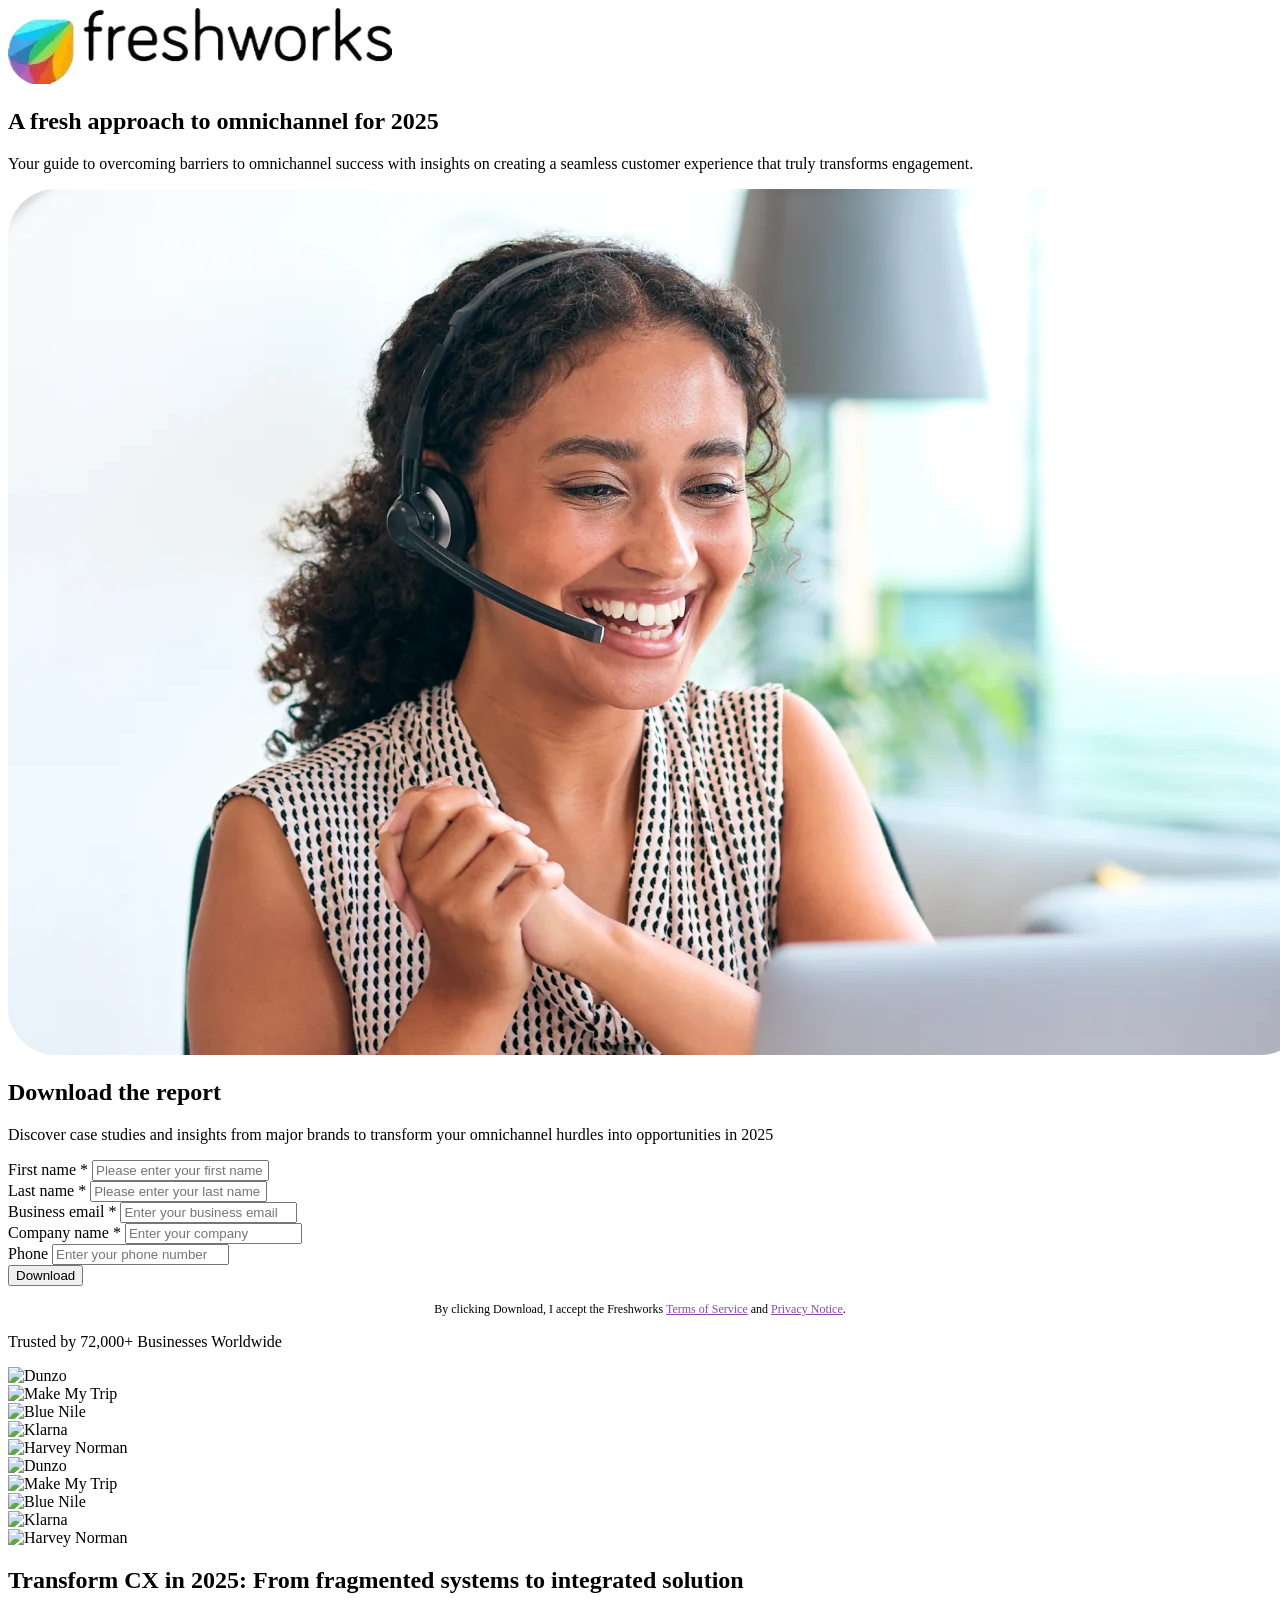
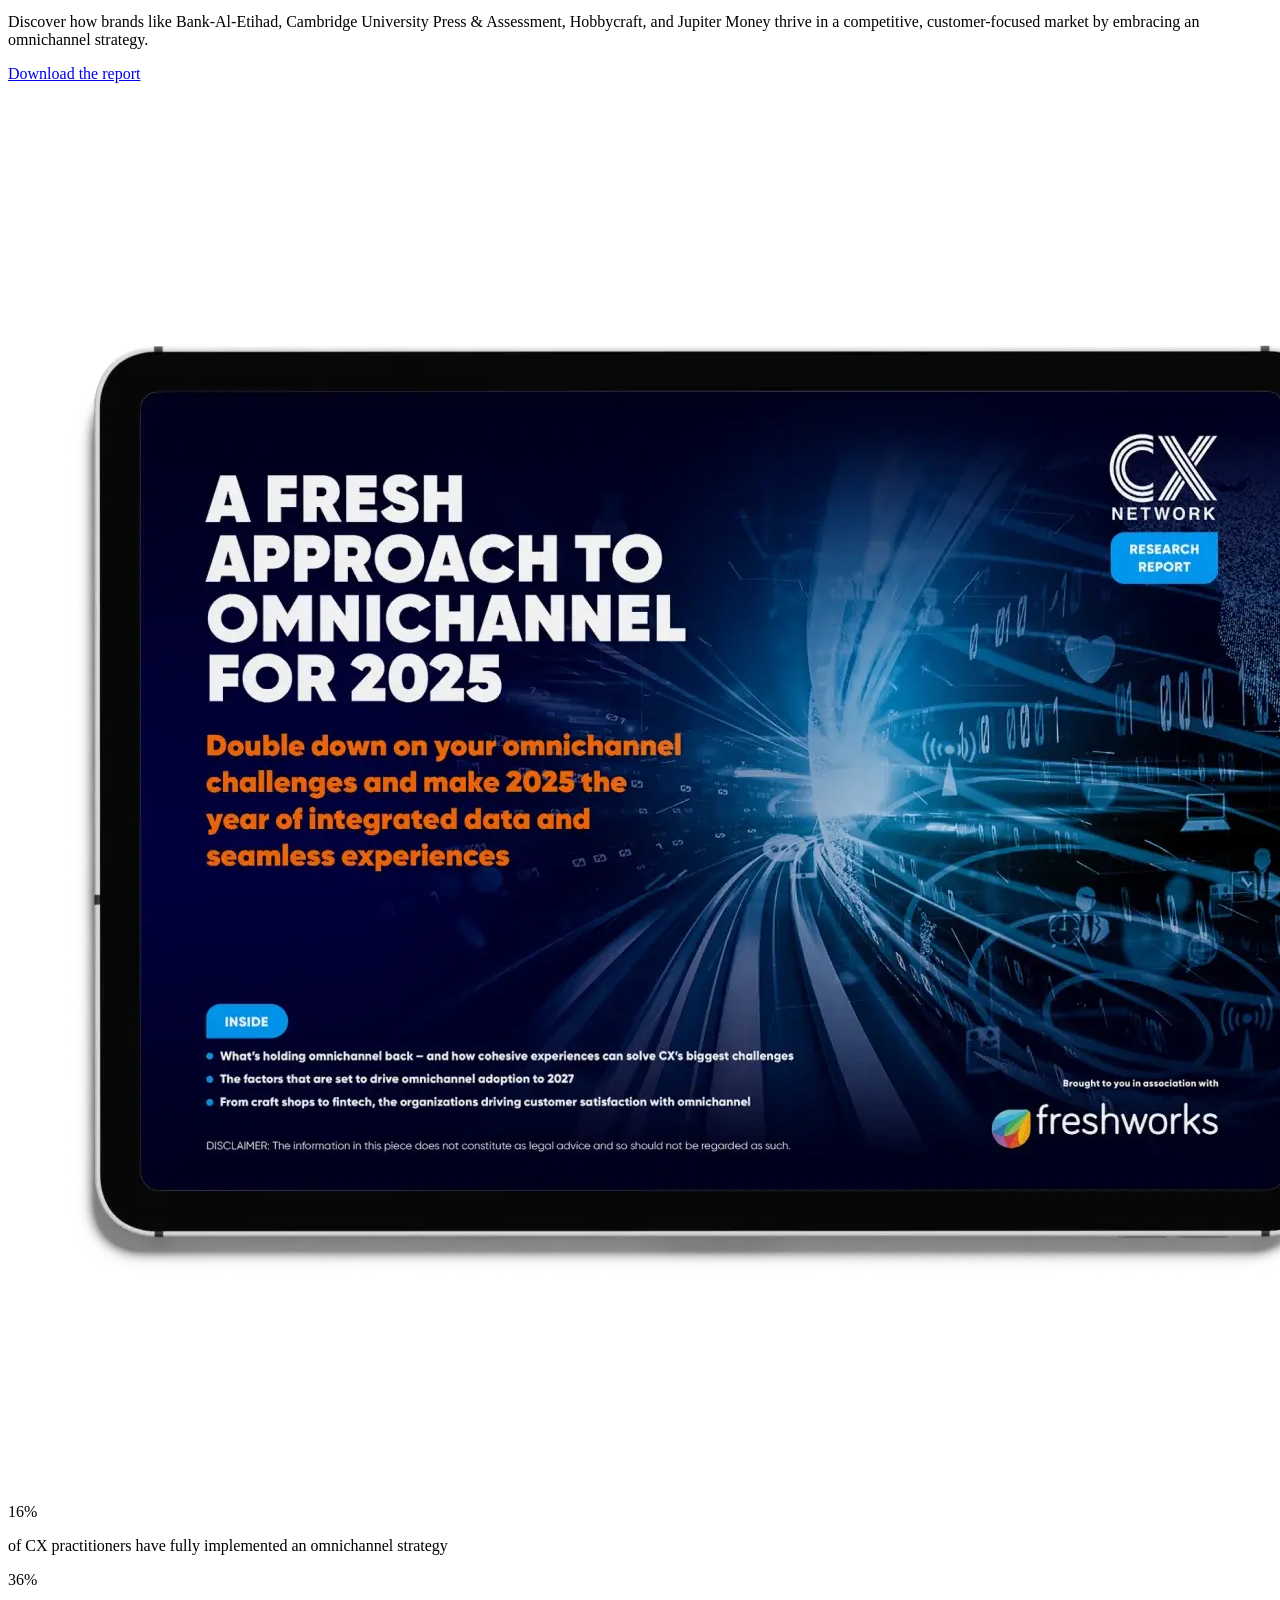
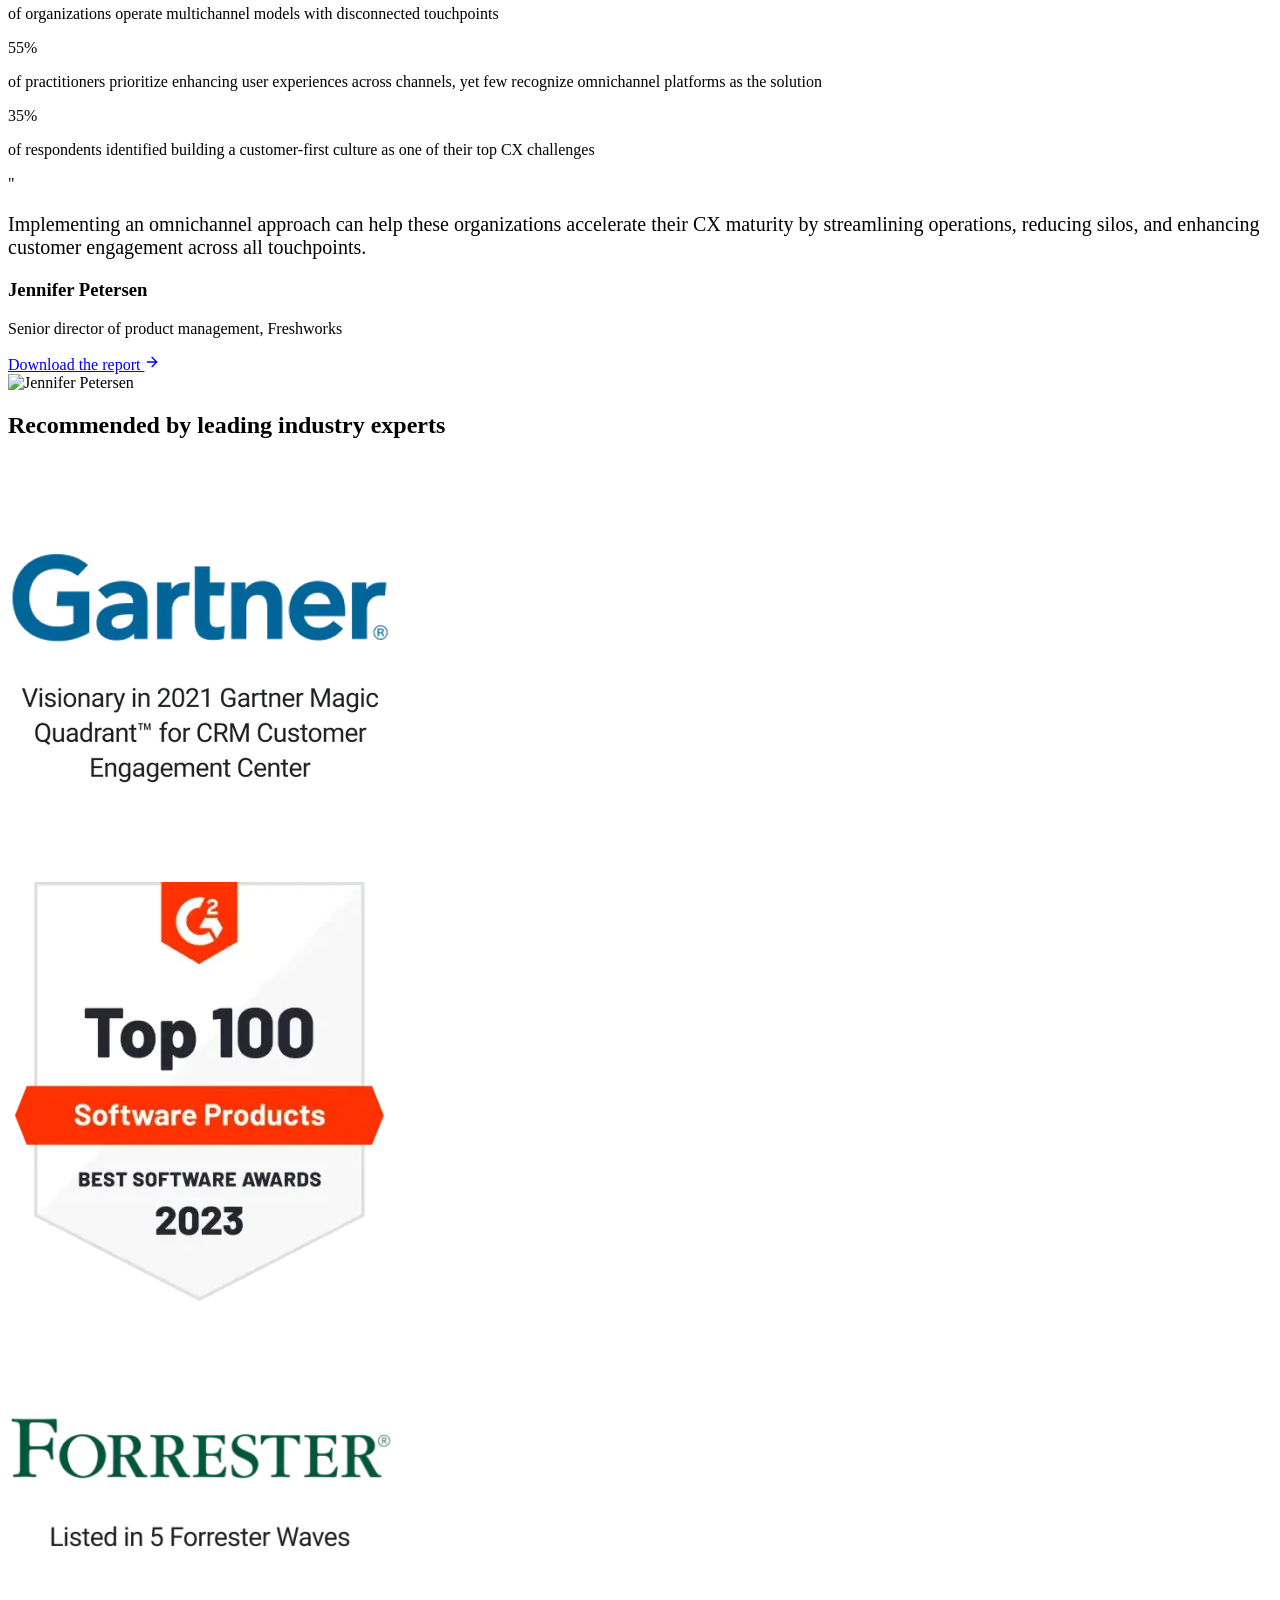
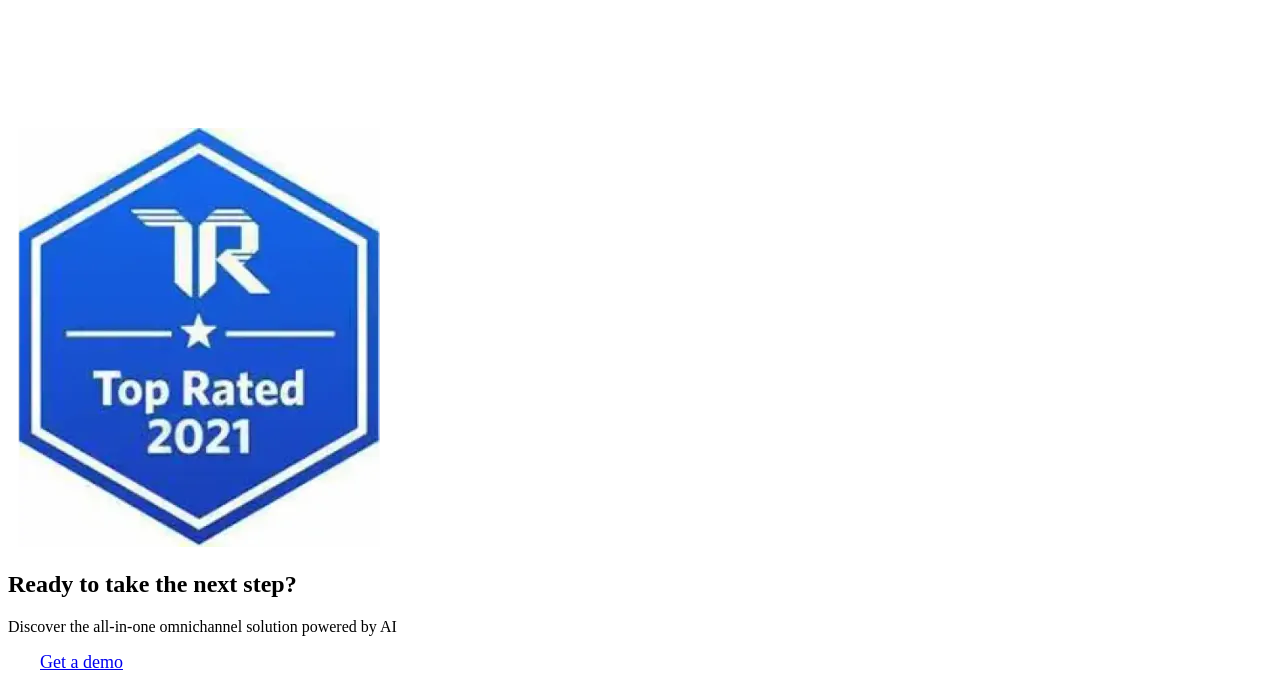
==== index.html @ b906044d "Initial clean commit" ====
<!DOCTYPE html>
<html lang="en" class="transition-colors duration-300 ease-in-out">

<head>
    <meta charset="UTF-8">
    <title>Freshworks Style Landing Page</title>
    <meta name="viewport" content="width=device-width, initial-scale=1.0">
    <link href="https://cdn.jsdelivr.net/npm/tailwindcss@2.2.19/dist/tailwind.min.css" rel="stylesheet">
    <!-- <link rel="stylesheet" href="assets/css/style.css"> -->
    <link rel="stylesheet" href="/raad-m-contact-use-page/assets/css/style.css">
</head>

<body class="bg-white text-gray-800 dark:bg-gray-900 dark:text-white transition-colors duration-300 ease-in-out">

    <!-- Navbar -->
    <header
        class="fixed top-0 left-0 w-full z-50 bg-white dark:bg-gray-900 flex justify-between items-center p-6 shadow-md">
        <img src="assets/images/headerLogoLight.webp" alt="Header Logo" class="h-10">
    </header>


    <!-- Hero Section -->
    <section class="hero">
        <div class="hero-content">
            <h1>A fresh approach to omnichannel for 2025</h1>
            <p>Your guide to overcoming barriers to omnichannel success with insights on creating a seamless customer
                experience that truly transforms engagement.</p>
            <div class="hero-image">
                <img src="assets/images/hero.webp" alt="Customer service representative with headset">
            </div>
        </div>
        <div class="hero-form">
            <h2>Download the report</h2>
            <p>Discover case studies and insights from major brands to transform your omnichannel hurdles into
                opportunities in 2025</p>
            <form id="contact-form">
                <div class="form-row">
                    <div class="form-col">
                        <label for="first_name" class="form-label">First name <span class="required">*</span></label>
                        <input type="text" id="first_name" name="first_name"  class="form-control"
                            placeholder="Please enter your first name" required>
                    </div>
                    <div class="form-col">
                        <label for="last_name" class="form-label">Last name <span class="required">*</span></label>
                        <input type="text" id="last_name" name="last_name" class="form-control" placeholder="Please enter your last name"
                            required>
                    </div>
                </div>

                <div class="form-group">
                    <label for="businessEmail" class="form-label">Business email <span class="required">*</span></label>
                    <input type="email" id="email" name="email" class="form-control" placeholder="Enter your business email"
                        required>
                </div>

                <div class="form-group">
                    <label for="company" class="form-label">Company name <span class="required">*</span></label>
                    <input type="text" id="company" name="company" class="form-control" placeholder="Enter your company" required>
                </div>


                <div class="form-group">
                    <label for="phone" class="form-label">Phone</label>
                    <input type="tel" id="phone" name="phone" class="form-control" placeholder="Enter your phone number">
                </div>

                <input type="hidden" name="time" id="timestamp" />

                <!-- Submit Button -->
                <button type="submit" class="btn btn-full">
                    Download
                </button>
                <p style="text-align: center; font-size: 0.75rem; margin-top: 1rem;">
                    By clicking Download, I accept the Freshworks <a href="https://www.freshworks.com/terms/" style="color: #8e44ad;">Terms of
                        Service</a> and <a href="https://www.freshworks.com/privacy/" style="color: #8e44ad;">Privacy Notice</a>.
                </p>
            </form>
        </div>
    </section>

    <!-- Logo Slider Section -->
    <section class="logo-slider py-12 bg-gray-50 dark:bg-gray-800">
        <div class="container mx-auto px-6 text-center">
            <p class="text-lg font-semibold text-gray-700 dark:text-gray-300 mb-6">
                Trusted by 72,000+ Businesses Worldwide
            </p>

            <div class="logo-track overflow-hidden">
                <div class="logo-strip flex gap-10 animate-slide">
                    <!-- First set of logos -->
                    <div class="logo-item flex-shrink-0">
                        <img src="https://dam.freshworks.com/m/5d1f7afde8399166/original/Dunzo.webp" alt="Dunzo"
                            class="h-12" />
                    </div>
                    <div class="logo-item flex-shrink-0">
                        <img src="https://dam.freshworks.com/m/36b3803a901454e5/original/Make-My-Trip.webp"
                            alt="Make My Trip" class="h-12" />
                    </div>
                    <div class="logo-item flex-shrink-0">
                        <img src="https://dam.freshworks.com/m/2f5b999eb9f6e811/original/BlueNile_SideRail.webp"
                            alt="Blue Nile" class="h-12" />
                    </div>
                    <div class="logo-item flex-shrink-0">
                        <img src="https://dam.freshworks.com/m/1e4245078bd1400c/original/Klarna-logo-dark.webp"
                            alt="Klarna" class="h-12" />
                    </div>
                    <div class="logo-item flex-shrink-0">
                        <img src="https://dam.freshworks.com/m/25e49a5e0ba76d9f/original/harvey-norman-logo-100x50.webp"
                            alt="Harvey Norman" class="h-12" />
                    </div>

                    <!-- Duplicate the same logos for seamless loop -->
                    <div class="logo-item flex-shrink-0">
                        <img src="https://dam.freshworks.com/m/5d1f7afde8399166/original/Dunzo.webp" alt="Dunzo"
                            class="h-12" />
                    </div>
                    <div class="logo-item flex-shrink-0">
                        <img src="https://dam.freshworks.com/m/36b3803a901454e5/original/Make-My-Trip.webp"
                            alt="Make My Trip" class="h-12" />
                    </div>
                    <div class="logo-item flex-shrink-0">
                        <img src="https://dam.freshworks.com/m/2f5b999eb9f6e811/original/BlueNile_SideRail.webp"
                            alt="Blue Nile" class="h-12" />
                    </div>
                    <div class="logo-item flex-shrink-0">
                        <img src="https://dam.freshworks.com/m/1e4245078bd1400c/original/Klarna-logo-dark.webp"
                            alt="Klarna" class="h-12" />
                    </div>
                    <div class="logo-item flex-shrink-0">
                        <img src="https://dam.freshworks.com/m/25e49a5e0ba76d9f/original/harvey-norman-logo-100x50.webp"
                            alt="Harvey Norman" class="h-12" />
                    </div>
                </div>
            </div>
        </div>
    </section>


    <!-- Stats Section -->
    <section class="stats">
        <div class="container">
            <div class="stats-header">
                <div class="stats-header-content">
                    <h2>Transform CX in 2025: From fragmented systems to integrated solution</h2>
                    <p>Discover how brands like Bank-Al-Etihad, Cambridge University Press & Assessment, Hobbycraft, and
                        Jupiter Money thrive in a competitive, customer-focused market by embracing an omnichannel
                        strategy.</p>
                    <a href="#" class="btn">Download the report</a>
                </div>

                <!-- //add background color -->

                <div class="stats-header-image">
                    <img src="assets/images/Switchback.webp" alt="Omnichannel approach tablet display">
                </div>
            </div>

            <div class="stats-grid">
                <div class="stat-item">
                    <div class="stat-number">16%</div>
                    <p>of CX practitioners have fully implemented an omnichannel strategy</p>
                </div>
                <div class="stat-item">
                    <div class="stat-number">36%</div>
                    <p>of organizations operate multichannel models with disconnected touchpoints</p>
                </div>
                <div class="stat-item">
                    <div class="stat-number">55%</div>
                    <p>of practitioners prioritize enhancing user experiences across channels, yet few recognize
                        omnichannel platforms as the solution</p>
                </div>
                <div class="stat-item">
                    <div class="stat-number">35%</div>
                    <p>of respondents identified building a customer-first culture as one of their top CX challenges</p>
                </div>
            </div>
        </div>
    </section>

    <!-- Testimonial Section -->
    <section class="testimonial">
        <div class="container">
            <div class="testimonial-container">
                <div class="testimonial-content">
                    <div class="quote-mark">"</div>
                    <p style="font-size: 1.25rem;">Implementing an omnichannel approach can help these organizations
                        accelerate their CX maturity by streamlining operations, reducing silos, and enhancing customer
                        engagement across all touchpoints.</p>
                    <div class="testimonial-author">
                        <h3>Jennifer Petersen</h3>
                        <p>Senior director of product management, Freshworks</p>
                    </div>
                    <a href="#" class="btn btn-link">
                        Download the report
                        <svg xmlns="http://www.w3.org/2000/svg" width="16" height="16" viewBox="0 0 24 24" fill="none"
                            stroke="currentColor" stroke-width="2" stroke-linecap="round" stroke-linejoin="round">
                            <path d="M5 12h14"></path>
                            <path d="m12 5 7 7-7 7"></path>
                        </svg>
                    </a>
                </div>
                <div class="testimonial-image">
                    <img src="https://www.freshworks.com/_next/image/?url=https%3A%2F%2Fdam.freshworks.com%2Fm%2F3460ca9ae1e3b2fc%2Foriginal%2FJennifer-Petersen.webp&w=828&q=75"
                        alt="Jennifer Petersen">
                </div>
            </div>
        </div>
    </section>

    <!-- Experts Section -->
    <section class="experts">
        <div class="container">
            <h2>Recommended by leading industry experts</h2>

            <div class="experts-grid">
                <div class="expert-item">
                    <img src="assets/images/gartner.webp" alt="Gartner">
                </div>
                <div class="expert-item">
                    <img src="assets/images/G2-Best-software-award-2023.webp" alt="Top 100 Software Products">
                </div>
                <div class="expert-item">
                    <img src="assets/images/Forrester-Accolade-220x240.webp" alt="Forrester">
                </div>
                <div class="expert-item">
                    <img src="assets/images/TopRated.webp" alt="Top Rated 2021">
                </div>
            </div>
        </div>
    </section>




    <!-- CTA Section -->
    <section class="cta">
        <div class="container">
            <h2>Ready to take the next step?</h2>
            <p class="cta-text">Discover the all-in-one omnichannel solution powered by AI</p>
            <a href="#" class="btn" style="padding: 16px 32px; font-size: 1.125rem;">Get a demo</a>
        </div>
    </section>


    <!-- EmailJS -->
    <!-- <script src="https://cdn.jsdelivr.net/npm/emailjs-com@3/dist/email.min.js"></script> -->
    <script type="text/javascript"
    src="https://cdn.jsdelivr.net/npm/@emailjs/browser@4/dist/email.min.js"></script>
    <script type="module" src="assets/js/script.js"></script>
    <script>

        // Responsive image loading
        function loadResponsiveImages() {
            const width = window.innerWidth;
            const images = document.querySelectorAll('img[data-src]');

            images.forEach(img => {
                if (width < 768) {
                    img.src = img.getAttribute('data-src-mobile');
                } else {
                    img.src = img.getAttribute('data-src');
                }
            });
        }

        // Call on page load and resize
        window.addEventListener('load', loadResponsiveImages);
        window.addEventListener('resize', loadResponsiveImages);
    </script>
</body>

</html>
---- assets/css/style.css ----
@tailwind base;
@tailwind components;
@tailwind utilities;

body {
    font-family: 'Inter', sans-serif;
    padding-top: 80px;
    color: #333;
}

html,
body {
    transition: background-color 0.3s ease, color 0.3s ease;
}


/* Reset and base styles */
* {
    margin: 0;
    padding: 0;
    box-sizing: border-box;
}

body {
    font-family: 'Inter', sans-serif;
    line-height: 1.6;
    padding-top: 80px;
    color: #333;
}

.container {
    width: 100%;
    max-width: 1200px;
    margin: 0 auto;
    padding: 0 20px;
}

img {
    max-width: 100%;
    height: auto;
}

/* Typography */
h1 {
    font-size: 48px;
    font-weight: 700;
    color: #1a2e19;
    margin-bottom: 1.5rem;
}

h2 {
    font-size: 2rem;
    font-weight: 700;
    color: #1a2e19;
    margin-bottom: 1rem;
}

h3 {
    font-size: 1.5rem;
    font-weight: 600;
    margin-bottom: 0.5rem;
}

p {
    font-size: 24px;
    margin-bottom: 1rem;
}
h1, h2, h3 {
    line-height: 1.2;
}
p {
    line-height: 1.6;
}


/* Buttons */
.btn {
    display: inline-block;
    padding: 12px 24px;
    background-color: #8e44ad;
    color: white;
    text-decoration: none;
    border-radius: 4px;
    font-weight: 500;
    border: none;
    cursor: pointer;
    transition: background-color 0.3s ease;
}

.btn:hover {
    background-color: #7d3c98;
}

.btn-full {
    display: block;
    width: 100%;
    text-align: center;
    padding: 16px;
}

.btn-link {
    background: none;
    color: #1a2e19;
    padding: 0;
    display: inline-flex;
    align-items: center;
    gap: 8px;
}

.btn-link:hover {
    background: none;
    text-decoration: underline;
}

/* Form elements */
.form-group {
    margin-bottom: 1rem;
}

.form-label {
    display: block;
    margin-bottom: 0.5rem;
    font-weight: 500;
    font-size: 0.875rem;
}

.form-control {
    width: 100%;
    padding: 10px 12px;
    border: 1px solid #ddd;
    border-radius: 4px;
    font-size: 1rem;
}

.form-row {
    display: flex;
    gap: 16px;
    margin-bottom: 1rem;
}

.form-col {
    flex: 1;
}

.required {
    color: #e74c3c;
}

/* Hero section */
.hero {
    display: flex;
    flex-direction: column;
    background-color: #e6f2d7;
}

.hero-content {
    padding: 3rem 2rem;
}

.hero-form {
    background-color: white;
    padding: 3rem 2rem;
}

.hero-image {
    margin-top: 2rem;
    border-radius: 8px;
    overflow: hidden;
}

/* Stats section */
.stats {
    padding: 4rem 2rem;
    background-color: white;
}

.stats-header {
    margin-bottom: 3rem;
}

.stats-grid {
    display: grid;
    grid-template-columns: 1fr;
    gap: 2rem;
    margin-top: 3rem;
}

.stat-item {
    text-align: center;
}

.stat-number {
    font-size: 3rem;
    font-weight: 700;
    color: #8e44ad;
    margin-bottom: 0.5rem;
}

/* Testimonial section */
.testimonial {
    padding: 4rem 2rem;
    background-color: #ffebc5;
}

.quote-mark {
    font-size: 4rem;
    line-height: 1;
    font-family: serif;
    margin-bottom: 1rem;
}

.testimonial-content {
    margin-bottom: 2rem;
}

.testimonial-author {
    margin-bottom: 1.5rem;
}

.testimonial-image {
    background-color: #fff9ed;
    border-radius: 8px;
    padding: 1rem;
    margin-top: 2rem;
}

/* Experts section */
.experts {
    padding: 4rem 2rem;
    text-align: center;
    background-color: white;
}

.experts-grid {
    display: flex;
    flex-wrap: wrap;
    justify-content: center;
    gap: 2rem;
    margin-top: 3rem;
}

.expert-item {
    text-align: center;
    max-width: 200px;
}

.expert-caption {
    font-size: 0.75rem;
    margin-top: 0.5rem;
}

/* CTA section */
.cta {
    padding: 4rem 2rem;
    text-align: center;
    background: linear-gradient(to bottom, #0a1128, #1c3144);
    color: white;
}

.cta h2 {
    color: white;
}

.cta-text {
    margin-bottom: 2rem;
    font-size: 1.25rem;
}

/* Logo slider */
.logo-slider {
    padding: 2rem;
    background-color: white;
    text-align: center;
}

.logo-container {
    display: flex;
    justify-content: space-between;
    align-items: center;
    flex-wrap: wrap;
    margin-top: 1.5rem;
}

.logo-item {
    padding: 0.5rem;
}

/* Footer */
.footer {
    padding: 2rem;
    background-color: #f5f5f5;
    text-align: center;
    font-size: 0.875rem;
}

/* Responsive styles */
@media (min-width: 768px) {
    h1 {
        font-size: 3.5rem;
    }

    .hero {
        flex-direction: row;
    }

    .hero-content,
    .hero-form {
        width: 50%;
        padding: 4rem;
    }

    .stats-header {
        display: flex;
        align-items: center; /* Vertically align text and image */
        gap: 2rem;
        padding: 4rem 2rem; /* Optional: add padding around */
    }

    .stats-header-content,
    .stats-header-image {
        width: 50%;
    }

    .stats-header-image img {
        max-width: 100%;
        height: auto;
        display: block;
        object-fit: contain; /* Maintain aspect ratio, helpful for transparent PNGs */
    }

    .stats-grid {
        grid-template-columns: repeat(2, 1fr);
    }

    .testimonial-container {
        display: flex;
        align-items: center;
        gap: 2rem;
    }

    .testimonial-content {
        width: 65%;
    }

    .testimonial-image {
        width: 35%;
        margin-top: 0;
    }
}

@media (min-width: 992px) {
    .stats-grid {
        grid-template-columns: repeat(4, 1fr);
    }
}
@keyframes slide {
    0% {
      transform: translateX(0);
    }
    100% {
      transform: translateX(-50%);
    }
  }
  
  .logo-track {
    overflow: hidden;
  }
  
  .logo-strip {
    width: max-content;
  }
  
  .animate-slide {
    animation: slide 10s linear infinite;
  }
  
  .scrollbar-hide::-webkit-scrollbar {
    display: none;
  }
  .scrollbar-hide {
    -ms-overflow-style: none;
    scrollbar-width: none;
  }
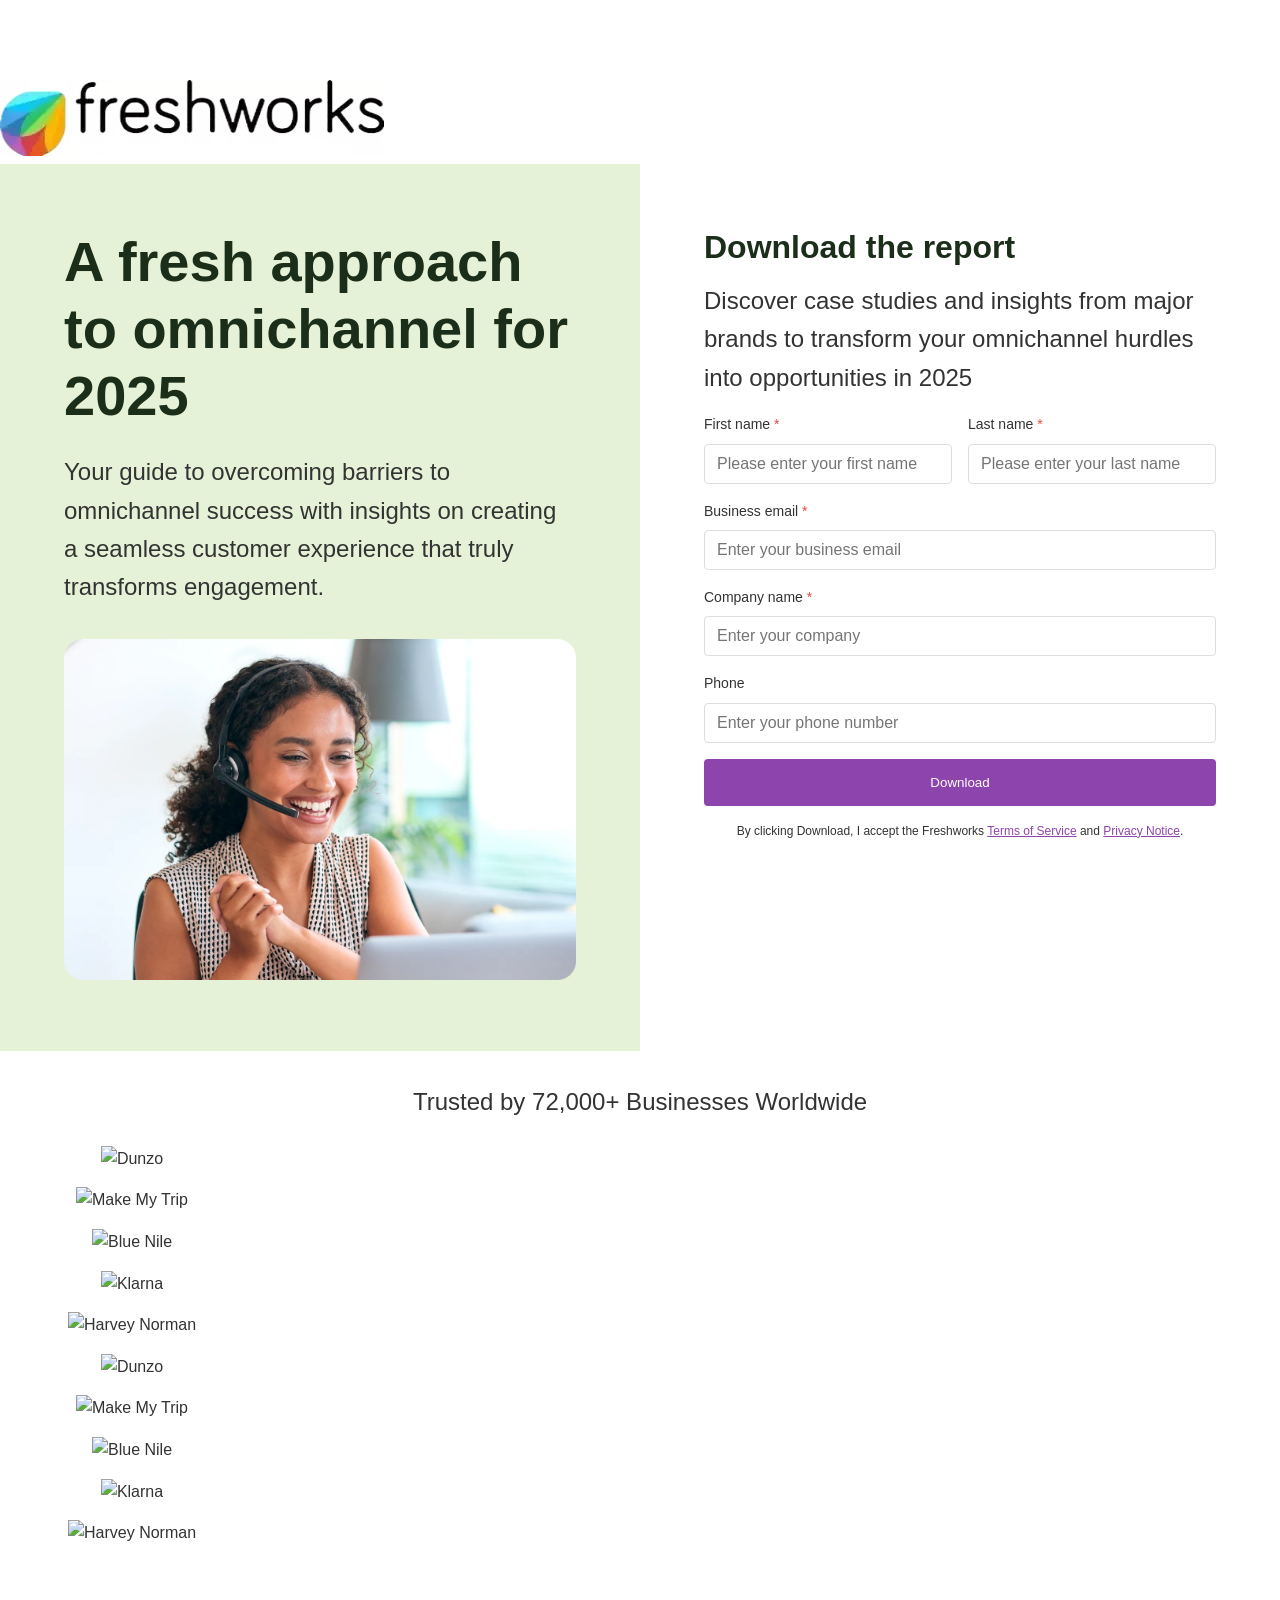
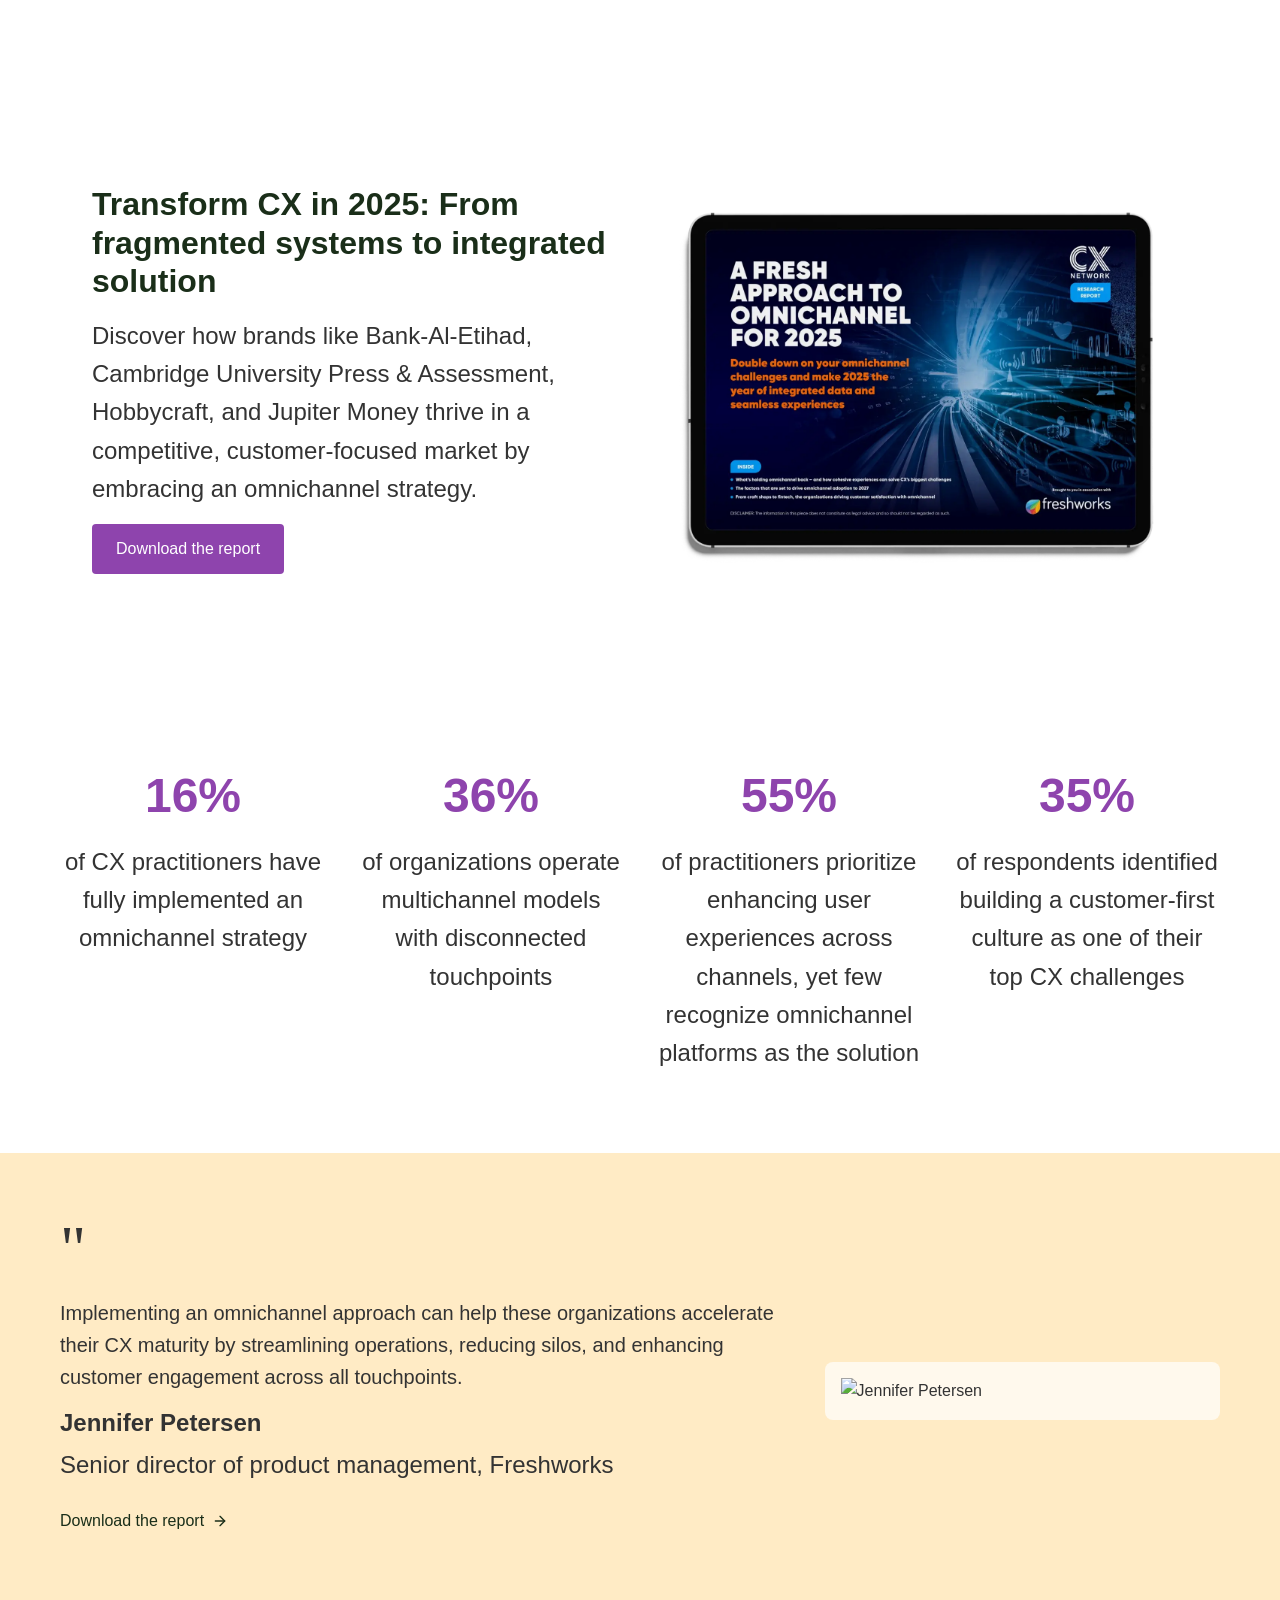
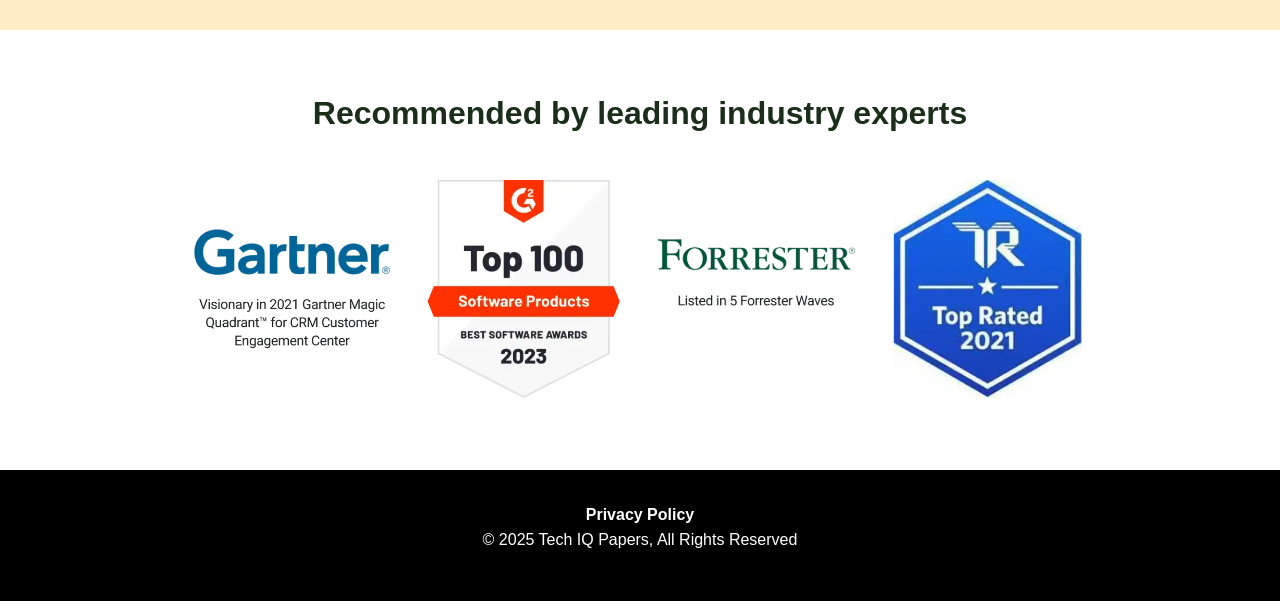
==== commit 4901bc2e: "Merge remote-tracking branch 'origin/main' into main" ====
--- a/index.html
+++ b/index.html
@@ -6,8 +6,8 @@
     <title>Freshworks Style Landing Page</title>
     <meta name="viewport" content="width=device-width, initial-scale=1.0">
     <link href="https://cdn.jsdelivr.net/npm/tailwindcss@2.2.19/dist/tailwind.min.css" rel="stylesheet">
-    <!-- <link rel="stylesheet" href="assets/css/style.css"> -->
-    <link rel="stylesheet" href="/raad-m-contact-use-page/assets/css/style.css">
+    <link rel="stylesheet" href="assets/css/style.css">
+    <link rel="stylesheet" href="/transform-cx-2025-report/assets/css/style.css">
 </head>
 
 <body class="bg-white text-gray-800 dark:bg-gray-900 dark:text-white transition-colors duration-300 ease-in-out">
@@ -232,14 +232,13 @@
 
 
 
-    <!-- CTA Section -->
-    <section class="cta">
-        <div class="container">
-            <h2>Ready to take the next step?</h2>
-            <p class="cta-text">Discover the all-in-one omnichannel solution powered by AI</p>
-            <a href="#" class="btn" style="padding: 16px 32px; font-size: 1.125rem;">Get a demo</a>
-        </div>
-    </section>
+    <section class="cta" style="background-color: black; color: white;">
+        <div class="container">
+            <h4>Privacy Policy</h4>
+            <p style="font-size: 1rem;">&copy; 2025 Tech IQ Papers, All Rights Reserved</p>
+        </div>
+    </section>
+    
 
 
     <!-- EmailJS -->
--- a/assets/css/style.css
+++ b/assets/css/style.css
@@ -251,19 +251,18 @@
 
 /* CTA section */
 .cta {
-    padding: 4rem 2rem;
-    text-align: center;
-    background: linear-gradient(to bottom, #0a1128, #1c3144);
+    padding: 2rem 2rem;
+    text-align: center;
     color: white;
 }
 
-.cta h2 {
+.cta h4 {
     color: white;
 }
 
 .cta-text {
     margin-bottom: 2rem;
-    font-size: 1.25rem;
+    font-size: 1rem;
 }
 
 /* Logo slider */
